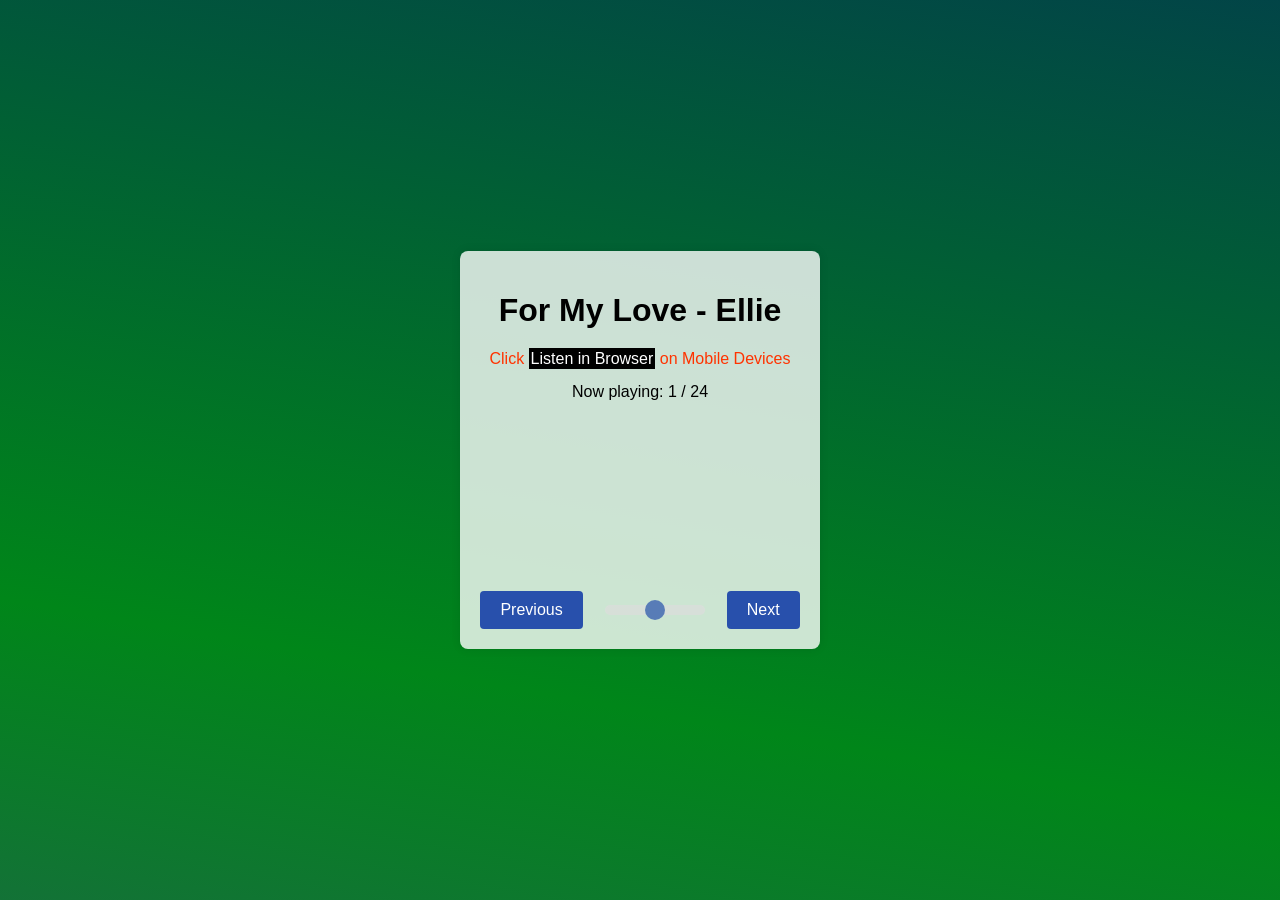
==== index.html @ 765a1ff8 "Added text" ====
<!DOCTYPE html>
<html lang="en">

<head>
    <meta charset="UTF-8">
    <meta name="viewport" content="width=device-width, initial-scale=1.0">
    <title>IDM</title>
    <link href="style.css" type="text/css" rel="stylesheet">
</head>

<body>
    <div class="container">
        <h1>For My Love - Ellie</h1>
        <div class="play-help">Click <span class="block">Listen in Browser</span> on Mobile Devices</div>
        <div id="song-index"></div> <!-- Added for song index display -->
        <div id="player"></div>
        <div class="controls">
            <button id="prev-button">Previous</button>
            <input type="range" id="volume-control" min="0" max="100" value="50">
            <button id="next-button">Next</button>
        </div>
    </div>
    <div id="background"></div>
    <script src="https://w.soundcloud.com/player/api.js"></script>
    <script src="script.js"></script>
</body>

</html>
---- style.css ----
body {
    font-family: Arial, sans-serif;
    display: flex;
    justify-content: center;
    align-items: center;
    height: 100vh;
    margin: 0;
    overflow: hidden;
}

.container {
    text-align: center;
    background-color: rgba(255, 255, 255, 0.8);
    padding: 20px;
    border-radius: 8px;
    box-shadow: 0 0 10px rgba(0, 0, 0, 0.1);
    z-index: 10;
}

.play-help {
    color: #ff3300;
    margin-bottom: 15px;
}

.block {
    background-color: black;
    color: white;
    padding: 2px;
}


button {
    padding: 10px 20px;
    border: none;
    background-color: #2850ac;
    color: white;
    font-size: 16px;
    border-radius: 4px;
    cursor: pointer;
}

button:hover {
    background-color: #ff3300;
}

#player {
    margin-top: 20px;
}

.controls {
    display: flex;
    justify-content: space-between;
    align-items: center;
    gap: 20px;
}

#volume-control {
    width: 100px;
    appearance: none;
    -webkit-appearance: none;
    -moz-appearance: none;
    height: 10px;
    background: #ddd;
    border-radius: 5px;
    outline: none;
    opacity: 0.7;
    transition: opacity 0.2s;
}

#volume-control:hover {
    opacity: 1;
}

#volume-control::-webkit-slider-thumb {
    appearance: none;
    -webkit-appearance: none;
    width: 20px;
    height: 20px;
    background: #2850ac;
    cursor: pointer;
    border-radius: 50%;
}

#volume-control::-moz-range-thumb {
    width: 20px;
    height: 20px;
    background: #2850ac;
    cursor: pointer;
    border-radius: 50%;
}

#background {
    position: fixed;
    top: 0;
    left: 0;
    width: 100%;
    height: 100%;
    background: linear-gradient(10deg, rgba(0, 0, 0, 1), rgba(94, 35, 172, 1), rgb(0, 134, 25, 1), rgb(3, 15, 109, 1));
    background-size: 400% 400%;
    z-index: -1;
    animation: gradientBackground 15s ease infinite;
}

#song-title {
    margin-top: 5px;
    height: 50px;
    width: 100%;
    background-color: #ff3300;
}

@-webkit-keyframes gradientBackground {
    0% {
        background-position: 0% 50%;
    }

    50% {
        background-position: 100% 50%;
    }

    100% {
        background-position: 0% 50%;
    }
}

@-moz-keyframes gradientBackground {
    0% {
        background-position: 0% 50%;
    }

    50% {
        background-position: 100% 50%;
    }

    100% {
        background-position: 0% 50%;
    }
}

@keyframes gradientBackground {
    0% {
        background-position: 0% 50%;
    }

    50% {
        background-position: 100% 50%;
    }

    100% {
        background-position: 0% 50%;
    }
}

@media (max-width: 600px) {
    .container {
        width: 90%;
    }

    #volume-control {
        width: 80px;
    }

    button {
        font-size: 14px;
        padding: 8px 16px;
    }
}
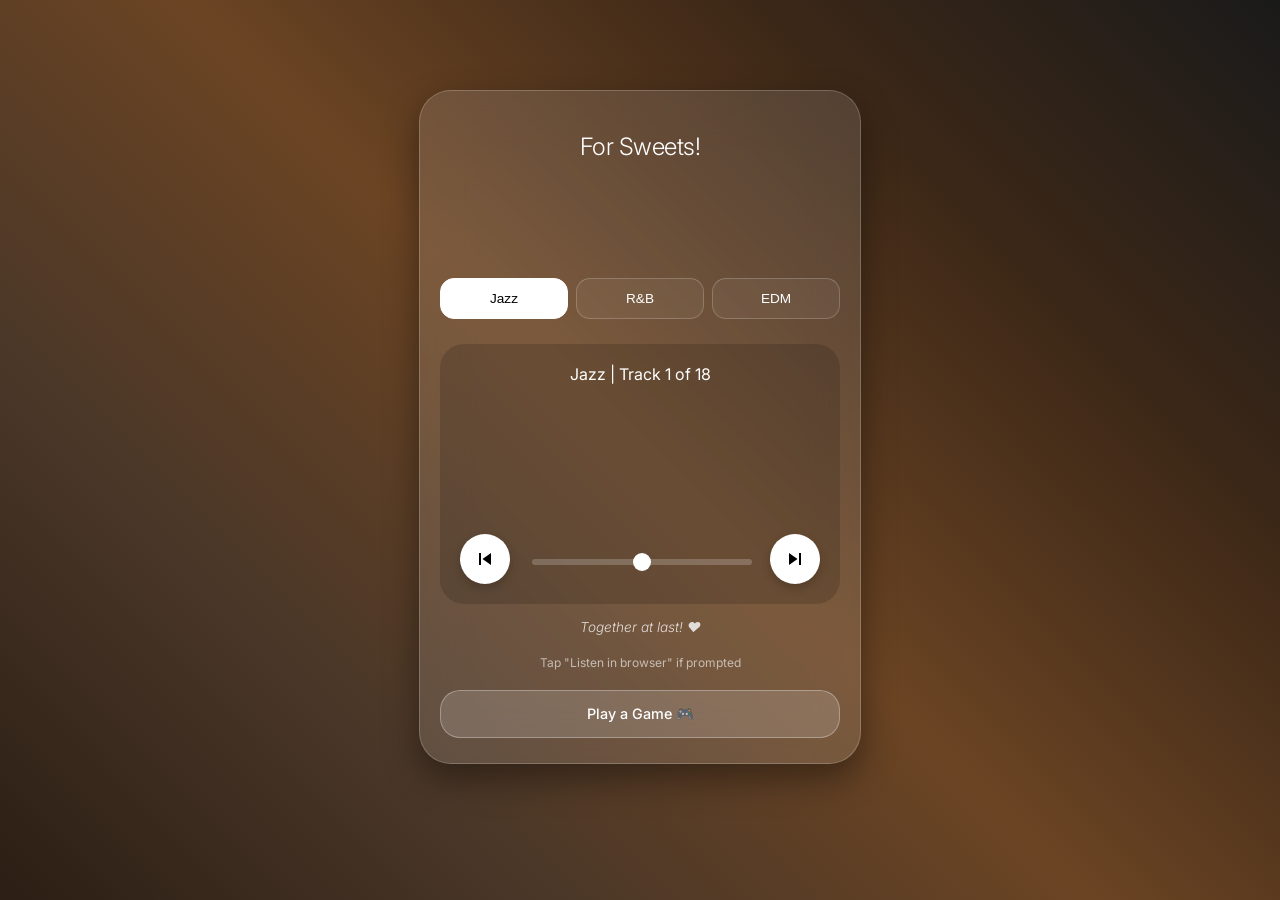
==== commit 5b549922: "Add love notes, countdown, Simon Says game, and mobile optimizations - Love notes system with random" ====
--- a/index.html
+++ b/index.html
@@ -3,24 +3,65 @@
 
 <head>
     <meta charset="UTF-8">
-    <meta name="viewport" content="width=device-width, initial-scale=1.0">
-    <title>IDM</title>
+    <meta name="viewport"
+        content="width=device-width, initial-scale=1.0, maximum-scale=1.0, user-scalable=no, viewport-fit=cover">
+    <meta name="apple-mobile-web-app-capable" content="yes">
+    <meta name="apple-mobile-web-app-status-bar-style" content="black-translucent">
+    <title>For You</title>
+    <link href="https://fonts.googleapis.com/css2?family=Inter:wght@300;500;700&display=swap" rel="stylesheet">
     <link href="style.css" type="text/css" rel="stylesheet">
 </head>
 
-<body>
+<body class="theme-jazz">
+    <div id="background"></div>
+    <div class="bubble"></div>
+    <div class="bubble"></div>
+    <div class="bubble"></div>
+    <div class="bubble"></div>
+    <div class="bubble"></div>
+    <div class="bubble"></div>
+
     <div class="container">
-        <h1>For My Love - Ellie</h1>
-        <div class="play-help">Click <span class="block">Listen in Browser</span> on Mobile Devices</div>
-        <div id="song-index"></div> <!-- Added for song index display -->
-        <div id="player"></div>
-        <div class="controls">
-            <button id="prev-button">Previous</button>
-            <input type="range" id="volume-control" min="0" max="100" value="50">
-            <button id="next-button">Next</button>
+        <header>
+            <h1>For Sweets!</h1>
+            <div id="love-note" class="love-note"></div>
+            <div class="tabs">
+                <button class="tab-btn active" onclick="switchGenre('lightJazz')">Jazz</button>
+                <button class="tab-btn" onclick="switchGenre('rnb')">R&B</button>
+                <button class="tab-btn" onclick="switchGenre('electronic')">EDM</button>
+            </div>
+        </header>
+
+        <div class="player-card">
+            <div id="song-index">Loading...</div>
+            <div id="player"></div>
+
+            <div class="controls">
+                <button id="prev-button" class="icon-btn">
+                    <svg viewBox="0 0 24 24" width="24" height="24">
+                        <path fill="currentColor" d="M6 6h2v12H6zm3.5 6l8.5 6V6z" />
+                    </svg>
+                </button>
+
+                <div class="volume-container">
+                    <input type="range" id="volume-control" min="0" max="100" value="50">
+                </div>
+
+                <button id="next-button" class="icon-btn">
+                    <svg viewBox="0 0 24 24" width="24" height="24">
+                        <path fill="currentColor" d="M6 18l8.5-6L6 6v12zM16 6v12h2V6h-2z" />
+                    </svg>
+                </button>
+            </div>
         </div>
+
+        <div id="countdown" class="countdown"></div>
+
+        <p class="play-help">Tap "Listen in browser" if prompted</p>
+
+        <a href="simon.html" class="game-button">Play a Game 🎮</a>
     </div>
-    <div id="background"></div>
+
     <script src="https://w.soundcloud.com/player/api.js"></script>
     <script src="script.js"></script>
 </body>
--- a/style.css
+++ b/style.css
@@ -1,166 +1,601 @@
+:root {
+    --glass-bg: rgba(255, 255, 255, 0.12);
+    --glass-border: rgba(255, 255, 255, 0.2);
+}
+
+* {
+    -webkit-tap-highlight-color: transparent;
+    -webkit-touch-callout: none;
+}
+
 body {
-    font-family: Arial, sans-serif;
+    font-family: 'Inter', sans-serif;
+    margin: 0;
+    padding: 0;
+    min-height: 100vh;
+    min-height: -webkit-fill-available;
+    /* Fix for mobile browser address bars */
     display: flex;
     justify-content: center;
     align-items: center;
-    height: 100vh;
-    margin: 0;
+    color: white;
     overflow: hidden;
-}
-
-.container {
-    text-align: center;
-    background-color: rgba(255, 255, 255, 0.8);
-    padding: 20px;
-    border-radius: 8px;
-    box-shadow: 0 0 10px rgba(0, 0, 0, 0.1);
-    z-index: 10;
-}
-
+    -webkit-tap-highlight-color: transparent;
+    /* Remove the blue tap box on mobile */
+    -webkit-user-select: none;
+    user-select: none;
+}
+
+/* Allow text selection for love notes and countdown */
+.love-note,
+.countdown,
 .play-help {
-    color: #ff3300;
-    margin-bottom: 15px;
-}
-
-.block {
-    background-color: black;
-    color: white;
-    padding: 2px;
-}
-
-
-button {
-    padding: 10px 20px;
-    border: none;
-    background-color: #2850ac;
-    color: white;
-    font-size: 16px;
-    border-radius: 4px;
-    cursor: pointer;
-}
-
-button:hover {
-    background-color: #ff3300;
-}
-
-#player {
-    margin-top: 20px;
-}
-
-.controls {
-    display: flex;
-    justify-content: space-between;
-    align-items: center;
-    gap: 20px;
-}
-
-#volume-control {
-    width: 100px;
-    appearance: none;
-    -webkit-appearance: none;
-    -moz-appearance: none;
-    height: 10px;
-    background: #ddd;
-    border-radius: 5px;
-    outline: none;
-    opacity: 0.7;
-    transition: opacity 0.2s;
-}
-
-#volume-control:hover {
-    opacity: 1;
-}
-
-#volume-control::-webkit-slider-thumb {
-    appearance: none;
-    -webkit-appearance: none;
-    width: 20px;
-    height: 20px;
-    background: #2850ac;
-    cursor: pointer;
-    border-radius: 50%;
-}
-
-#volume-control::-moz-range-thumb {
-    width: 20px;
-    height: 20px;
-    background: #2850ac;
-    cursor: pointer;
-    border-radius: 50%;
-}
-
+    -webkit-user-select: text;
+    user-select: text;
+}
+
+/* Remove the existing static #background animation block and replace with this: */
 #background {
     position: fixed;
     top: 0;
     left: 0;
     width: 100%;
     height: 100%;
-    background: linear-gradient(10deg, rgba(0, 0, 0, 1), rgba(94, 35, 172, 1), rgb(0, 134, 25, 1), rgb(3, 15, 109, 1));
+    z-index: -1;
     background-size: 400% 400%;
-    z-index: -1;
-    animation: gradientBackground 15s ease infinite;
-}
-
-#song-title {
-    margin-top: 5px;
-    height: 50px;
-    width: 100%;
-    background-color: #ff3300;
-}
-
-@-webkit-keyframes gradientBackground {
+    transition: background 1.5s ease;
+    /* Smooth transition when switching themes */
+}
+
+/* Jazz Theme: Slow, warm, drifting */
+body.theme-jazz #background {
+    background: linear-gradient(45deg, #2c1e14, #4a3728, #6b4423, #3d2817, #1a1a1a);
+    animation: jazzDrift 15s ease-in-out infinite;
+}
+
+/* R&B Theme: Pulsing, deep purple/velvet */
+body.theme-rnb #background {
+    background: radial-gradient(ellipse at center, #4a0e5c, #2d0b3a, #1a0522, #000000);
+    animation: rnbPulse 6s ease-in-out infinite;
+}
+
+/* Electronic Theme: Fast, energetic, glitchy */
+body.theme-electronic #background {
+    background: linear-gradient(135deg, #000428, #004e92, #00d4ff, #7b2cbf, #000428);
+    animation: electronicShift 8s linear infinite;
+}
+
+/* Define the animations */
+@keyframes jazzDrift {
     0% {
         background-position: 0% 50%;
-    }
-
+        filter: brightness(0.9) saturate(1.1);
+    }
+    25% {
+        background-position: 100% 50%;
+        filter: brightness(1.0) saturate(1.2);
+    }
     50% {
-        background-position: 100% 50%;
-    }
-
+        background-position: 50% 100%;
+        filter: brightness(0.95) saturate(1.15);
+    }
+    75% {
+        background-position: 0% 0%;
+        filter: brightness(1.05) saturate(1.1);
+    }
     100% {
         background-position: 0% 50%;
-    }
-}
-
-@-moz-keyframes gradientBackground {
+        filter: brightness(0.9) saturate(1.1);
+    }
+}
+
+@keyframes rnbPulse {
     0% {
         background-position: 0% 50%;
-    }
-
-    50% {
+        filter: brightness(0.85) saturate(1.3);
+    }
+    33% {
         background-position: 100% 50%;
-    }
-
+        filter: brightness(1.1) saturate(1.6);
+    }
+    66% {
+        background-position: 50% 100%;
+        filter: brightness(0.95) saturate(1.4);
+    }
     100% {
         background-position: 0% 50%;
-    }
-}
-
-@keyframes gradientBackground {
+        filter: brightness(0.85) saturate(1.3);
+    }
+}
+
+@keyframes electronicShift {
     0% {
         background-position: 0% 50%;
-    }
-
-    50% {
+        filter: hue-rotate(0deg) brightness(1) saturate(1.2);
+    }
+    20% {
+        background-position: 50% 0%;
+        filter: hue-rotate(30deg) brightness(1.15) saturate(1.4);
+    }
+    40% {
         background-position: 100% 50%;
-    }
-
+        filter: hue-rotate(60deg) brightness(0.95) saturate(1.3);
+    }
+    60% {
+        background-position: 50% 100%;
+        filter: hue-rotate(90deg) brightness(1.1) saturate(1.5);
+    }
+    80% {
+        background-position: 0% 50%;
+        filter: hue-rotate(120deg) brightness(1.05) saturate(1.3);
+    }
     100% {
         background-position: 0% 50%;
-    }
-}
-
+        filter: hue-rotate(0deg) brightness(1) saturate(1.2);
+    }
+}
+
+
+.container {
+    width: 92%;
+    max-width: 400px;
+    /* Slimmer for mobile feel */
+    padding: 25px 20px;
+    padding-bottom: calc(25px + env(safe-area-inset-bottom));
+    margin-top: 10vh;
+    background: var(--glass-bg);
+    backdrop-filter: blur(25px);
+    -webkit-backdrop-filter: blur(25px);
+    border: 1px solid var(--glass-border);
+    border-radius: 32px;
+    box-shadow: 0 15px 35px rgba(0, 0, 0, 0.4);
+    text-align: center;
+}
+
+h1 {
+    font-size: 1.5rem;
+    font-weight: 300;
+    margin-bottom: 15px;
+    letter-spacing: -0.5px;
+}
+
+.love-note {
+    margin: 0 0 20px 0;
+    padding: 15px;
+    background: rgba(255, 255, 255, 0.1);
+    border-radius: 16px;
+    font-size: 0.9rem;
+    font-style: italic;
+    line-height: 1.5;
+    min-height: 50px;
+    opacity: 0;
+    transition: opacity 0.5s ease-in-out;
+    border: 1px solid rgba(255, 255, 255, 0.2);
+}
+
+.love-note.show {
+    opacity: 1;
+}
+
+.countdown {
+    font-size: 0.85rem;
+    font-weight: 300;
+    margin-top: 15px;
+    margin-bottom: 0;
+    opacity: 0.8;
+    font-style: italic;
+}
+
+.tabs {
+    display: grid;
+    grid-template-columns: 1fr 1fr 1fr;
+    gap: 8px;
+    margin-bottom: 25px;
+}
+
+.tab-btn {
+    background: rgba(255, 255, 255, 0.05);
+    border: 1px solid var(--glass-border);
+    color: white;
+    padding: 12px 5px;
+    /* Larger vertical padding for touch */
+    border-radius: 14px;
+    font-size: 0.85rem;
+    font-weight: 500;
+    transition: all 0.2s ease;
+}
+
+.tab-btn.active {
+    background: white;
+    color: black;
+    border-color: white;
+}
+
+.player-card {
+    background: rgba(0, 0, 0, 0.15);
+    padding: 20px;
+    border-radius: 24px;
+}
+
+#player {
+    margin: 15px 0;
+    border-radius: 12px;
+    overflow: hidden;
+    height: 120px;
+    /* Shorter for mobile screens */
+}
+
+.controls {
+    display: flex;
+    justify-content: space-around;
+    align-items: center;
+    margin-top: 10px;
+}
+
+.icon-btn {
+    background: white;
+    color: black;
+    border: none;
+    width: 50px;
+    height: 50px;
+    border-radius: 50%;
+    display: flex;
+    justify-content: center;
+    align-items: center;
+    cursor: pointer;
+    box-shadow: 0 4px 10px rgba(0, 0, 0, 0.2);
+}
+
+.icon-btn:active {
+    transform: scale(0.92);
+    /* Haptic feedback look */
+}
+
+.volume-container {
+    flex-grow: 1;
+    margin: 0 20px;
+}
+
+#volume-control {
+    width: 100%;
+    height: 6px;
+    background: rgba(255, 255, 255, 0.2);
+    border-radius: 10px;
+    outline: none;
+    -webkit-appearance: none;
+    appearance: none;
+    cursor: pointer;
+    touch-action: none;
+}
+
+#volume-control::-webkit-slider-thumb {
+    -webkit-appearance: none;
+    appearance: none;
+    width: 18px;
+    height: 18px;
+    background: white;
+    border-radius: 50%;
+    cursor: pointer;
+    touch-action: manipulation;
+}
+
+#volume-control::-moz-range-thumb {
+    width: 18px;
+    height: 18px;
+    background: white;
+    border-radius: 50%;
+    border: none;
+    cursor: pointer;
+}
+
+/* Increase touch target for volume slider on mobile */
 @media (max-width: 600px) {
-    .container {
-        width: 90%;
-    }
-
     #volume-control {
-        width: 80px;
-    }
-
-    button {
-        font-size: 14px;
-        padding: 8px 16px;
+        height: 8px;
+    }
+
+    #volume-control::-webkit-slider-thumb {
+        width: 24px;
+        height: 24px;
+    }
+
+    #volume-control::-moz-range-thumb {
+        width: 24px;
+        height: 24px;
+    }
+}
+
+.play-help {
+    font-size: 0.75rem;
+    margin-top: 20px;
+    opacity: 0.6;
+}
+
+.game-button {
+    display: block;
+    margin-top: 20px;
+    padding: 14px 24px;
+    background: rgba(255, 255, 255, 0.15);
+    border: 1px solid rgba(255, 255, 255, 0.3);
+    border-radius: 20px;
+    color: white;
+    text-decoration: none;
+    font-size: 0.9rem;
+    font-weight: 500;
+    transition: all 0.3s ease;
+    text-align: center;
+    cursor: pointer;
+    user-select: none;
+    -webkit-user-select: none;
+    touch-action: manipulation;
+}
+
+.game-button:active {
+    transform: scale(0.95);
+    background: rgba(255, 255, 255, 0.25);
+}
+
+/* Ensure all buttons work well with touch */
+.tab-btn,
+.icon-btn,
+.game-button {
+    touch-action: manipulation;
+    -webkit-tap-highlight-color: transparent;
+}
+
+.tab-btn:active {
+    transform: scale(0.95);
+}
+
+/* Improve touch target sizes for mobile */
+@media (max-width: 600px) {
+    .tab-btn {
+        min-height: 44px;
+    }
+
+    .icon-btn {
+        min-width: 50px;
+        min-height: 50px;
+    }
+
+    .game-button {
+        min-height: 48px;
+    }
+}
+
+/* Bubble/Drop Effects */
+.bubble {
+    position: fixed;
+    border-radius: 50%;
+    pointer-events: none;
+    z-index: 0;
+    opacity: 0;
+}
+
+/* Jazz Theme: Gentle water drops */
+body.theme-jazz .bubble {
+    background: radial-gradient(circle at 30% 30%, rgba(255, 200, 150, 0.3), rgba(255, 220, 180, 0.1));
+    box-shadow: inset 0 0 10px rgba(255, 200, 150, 0.2);
+}
+
+body.theme-jazz .bubble:nth-child(1) {
+    width: 80px;
+    height: 80px;
+    left: 10%;
+    animation: dropJazz 12s ease-in-out infinite;
+}
+
+body.theme-jazz .bubble:nth-child(2) {
+    width: 60px;
+    height: 60px;
+    left: 70%;
+    animation: dropJazz 15s ease-in-out infinite 3s;
+}
+
+body.theme-jazz .bubble:nth-child(3) {
+    width: 50px;
+    height: 50px;
+    left: 40%;
+    animation: dropJazz 18s ease-in-out infinite 6s;
+}
+
+body.theme-jazz .bubble:nth-child(4) {
+    width: 70px;
+    height: 70px;
+    left: 85%;
+    animation: dropJazz 14s ease-in-out infinite 2s;
+}
+
+body.theme-jazz .bubble:nth-child(5) {
+    width: 55px;
+    height: 55px;
+    left: 25%;
+    animation: dropJazz 16s ease-in-out infinite 9s;
+}
+
+body.theme-jazz .bubble:nth-child(6) {
+    width: 65px;
+    height: 65px;
+    left: 55%;
+    animation: dropJazz 13s ease-in-out infinite 11s;
+}
+
+/* R&B Theme: Slow rising bubbles */
+body.theme-rnb .bubble {
+    background: radial-gradient(circle at 30% 30%, rgba(150, 50, 200, 0.4), rgba(100, 20, 150, 0.1));
+    box-shadow: inset 0 0 15px rgba(200, 100, 255, 0.3);
+}
+
+body.theme-rnb .bubble:nth-child(1) {
+    width: 100px;
+    height: 100px;
+    left: 20%;
+    animation: riseRnb 14s ease-in-out infinite;
+}
+
+body.theme-rnb .bubble:nth-child(2) {
+    width: 70px;
+    height: 70px;
+    left: 60%;
+    animation: riseRnb 16s ease-in-out infinite 4s;
+}
+
+body.theme-rnb .bubble:nth-child(3) {
+    width: 85px;
+    height: 85px;
+    left: 80%;
+    animation: riseRnb 12s ease-in-out infinite 7s;
+}
+
+body.theme-rnb .bubble:nth-child(4) {
+    width: 90px;
+    height: 90px;
+    left: 10%;
+    animation: riseRnb 15s ease-in-out infinite 2s;
+}
+
+body.theme-rnb .bubble:nth-child(5) {
+    width: 75px;
+    height: 75px;
+    left: 40%;
+    animation: riseRnb 13s ease-in-out infinite 10s;
+}
+
+body.theme-rnb .bubble:nth-child(6) {
+    width: 80px;
+    height: 80px;
+    left: 90%;
+    animation: riseRnb 17s ease-in-out infinite 5s;
+}
+
+/* Electronic Theme: Fast energetic bubbles */
+body.theme-electronic .bubble {
+    background: radial-gradient(circle at 30% 30%, rgba(0, 200, 255, 0.4), rgba(100, 150, 255, 0.1));
+    box-shadow: inset 0 0 20px rgba(0, 212, 255, 0.4);
+}
+
+body.theme-electronic .bubble:nth-child(1) {
+    width: 60px;
+    height: 60px;
+    left: 15%;
+    animation: bounceElectronic 6s ease-in-out infinite;
+}
+
+body.theme-electronic .bubble:nth-child(2) {
+    width: 50px;
+    height: 50px;
+    left: 50%;
+    animation: bounceElectronic 7s ease-in-out infinite 2s;
+}
+
+body.theme-electronic .bubble:nth-child(3) {
+    width: 70px;
+    height: 70px;
+    left: 75%;
+    animation: bounceElectronic 8s ease-in-out infinite 4s;
+}
+
+body.theme-electronic .bubble:nth-child(4) {
+    width: 55px;
+    height: 55px;
+    left: 30%;
+    animation: bounceElectronic 7s ease-in-out infinite 1s;
+}
+
+body.theme-electronic .bubble:nth-child(5) {
+    width: 65px;
+    height: 65px;
+    left: 60%;
+    animation: bounceElectronic 6s ease-in-out infinite 3s;
+}
+
+body.theme-electronic .bubble:nth-child(6) {
+    width: 60px;
+    height: 60px;
+    left: 90%;
+    animation: bounceElectronic 8s ease-in-out infinite 5s;
+}
+
+/* Bubble Animations */
+@keyframes dropJazz {
+    0% {
+        top: -100px;
+        opacity: 0;
+    }
+    10% {
+        opacity: 0.6;
+    }
+    50% {
+        top: 50%;
+        opacity: 0.4;
+    }
+    90% {
+        opacity: 0.2;
+    }
+    100% {
+        top: 110%;
+        opacity: 0;
+    }
+}
+
+@keyframes riseRnb {
+    0% {
+        bottom: -100px;
+        opacity: 0;
+        transform: translateX(0);
+    }
+    10% {
+        opacity: 0.5;
+    }
+    50% {
+        bottom: 50%;
+        opacity: 0.4;
+        transform: translateX(20px);
+    }
+    90% {
+        opacity: 0.2;
+        transform: translateX(-10px);
+    }
+    100% {
+        bottom: 110%;
+        opacity: 0;
+        transform: translateX(0);
+    }
+}
+
+@keyframes bounceElectronic {
+    0% {
+        top: 110%;
+        opacity: 0;
+        transform: translateY(0);
+    }
+    10% {
+        opacity: 0.7;
+    }
+    25% {
+        top: 70%;
+        transform: translateY(-30px);
+    }
+    40% {
+        top: 60%;
+        transform: translateY(0);
+    }
+    50% {
+        top: 40%;
+        transform: translateY(-40px);
+    }
+    65% {
+        top: 30%;
+        transform: translateY(0);
+    }
+    80% {
+        top: 10%;
+        transform: translateY(-20px);
+        opacity: 0.5;
+    }
+    100% {
+        top: -10%;
+        opacity: 0;
+        transform: translateY(0);
     }
 }
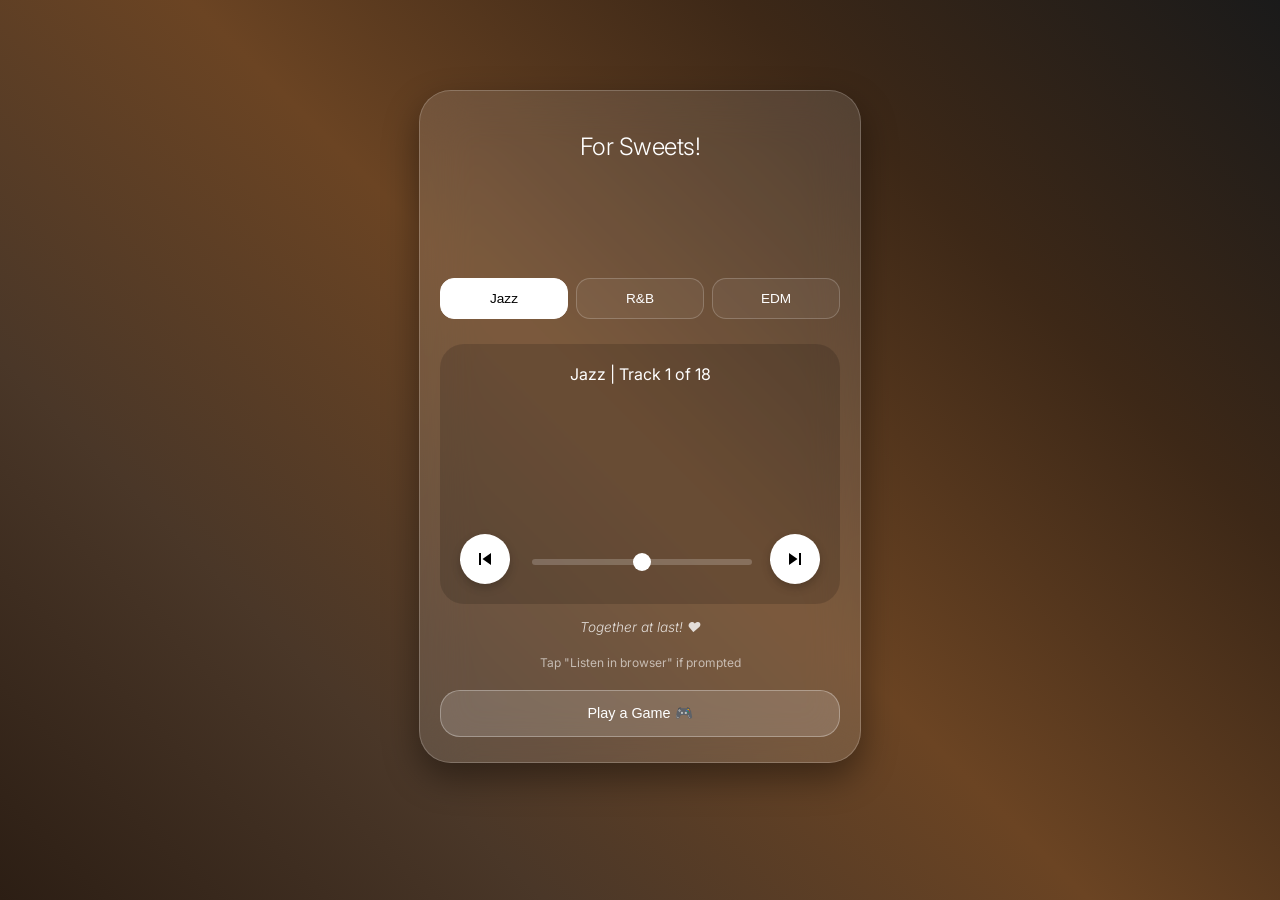
==== commit 77c75f59: "Add game as a modal" ====
--- a/index.html
+++ b/index.html
@@ -59,11 +59,51 @@
 
         <p class="play-help">Tap "Listen in browser" if prompted</p>
 
-        <a href="simon.html" class="game-button">Play a Game 🎮</a>
+        <button class="game-button" onclick="openGame()">Play a Game 🎮</button>
+    </div>
+
+    <!-- Simon Says Game Modal -->
+    <div id="game-modal" class="game-modal">
+        <div class="game-modal-content">
+            <button class="close-game" onclick="closeGame()">✕</button>
+            <h1>Simon Says</h1>
+            <div class="score">
+                Score: <span id="game-score">0</span> | Best: <span id="game-best">0</span>
+            </div>
+
+            <div class="game-board">
+                <button class="color-btn" id="green" data-color="green"></button>
+                <button class="color-btn" id="red" data-color="red"></button>
+                <button class="color-btn" id="yellow" data-color="yellow"></button>
+                <button class="color-btn" id="blue" data-color="blue"></button>
+            </div>
+
+            <div class="game-controls">
+                <button class="game-btn" id="start-game-btn">Start Game</button>
+            </div>
+
+            <div class="game-message" id="game-message">Press Start to play!</div>
+
+            <!-- Music Controls in Game -->
+            <div class="game-music-controls">
+                <button class="music-control-btn" onclick="playPrevSong()">
+                    <svg viewBox="0 0 24 24" width="20" height="20">
+                        <path fill="currentColor" d="M6 6h2v12H6zm3.5 6l8.5 6V6z" />
+                    </svg>
+                </button>
+                <span class="now-playing">Music Playing</span>
+                <button class="music-control-btn" onclick="playNextSong()">
+                    <svg viewBox="0 0 24 24" width="20" height="20">
+                        <path fill="currentColor" d="M6 18l8.5-6L6 6v12zM16 6v12h2V6h-2z" />
+                    </svg>
+                </button>
+            </div>
+        </div>
     </div>
 
     <script src="https://w.soundcloud.com/player/api.js"></script>
     <script src="script.js"></script>
+    <script src="simon.js"></script>
 </body>
 
 </html>
--- a/style.css
+++ b/style.css
@@ -313,6 +313,7 @@
 
 .game-button {
     display: block;
+    width: 100%;
     margin-top: 20px;
     padding: 14px 24px;
     background: rgba(255, 255, 255, 0.15);
@@ -335,6 +336,206 @@
     background: rgba(255, 255, 255, 0.25);
 }
 
+/* Game Modal */
+.game-modal {
+    display: none;
+    position: fixed;
+    top: 0;
+    left: 0;
+    width: 100%;
+    height: 100%;
+    background: rgba(0, 0, 0, 0.85);
+    backdrop-filter: blur(10px);
+    -webkit-backdrop-filter: blur(10px);
+    z-index: 1000;
+    justify-content: center;
+    align-items: center;
+    overflow-y: auto;
+}
+
+.game-modal.show {
+    display: flex;
+}
+
+.game-modal-content {
+    width: 92%;
+    max-width: 400px;
+    padding: 25px 20px;
+    background: linear-gradient(135deg, rgba(102, 126, 234, 0.95) 0%, rgba(118, 75, 162, 0.95) 100%);
+    border-radius: 32px;
+    box-shadow: 0 20px 60px rgba(0, 0, 0, 0.5);
+    text-align: center;
+    position: relative;
+    margin: 20px 0;
+}
+
+.close-game {
+    position: absolute;
+    top: 15px;
+    right: 15px;
+    background: rgba(255, 255, 255, 0.2);
+    border: none;
+    color: white;
+    font-size: 1.5rem;
+    width: 40px;
+    height: 40px;
+    border-radius: 50%;
+    cursor: pointer;
+    transition: all 0.3s ease;
+    touch-action: manipulation;
+    display: flex;
+    align-items: center;
+    justify-content: center;
+}
+
+.close-game:active {
+    transform: scale(0.9);
+    background: rgba(255, 255, 255, 0.3);
+}
+
+.game-modal-content h1 {
+    margin-top: 10px;
+}
+
+.score {
+    font-size: 1rem;
+    margin-bottom: 20px;
+    opacity: 0.9;
+}
+
+.game-board {
+    display: grid;
+    grid-template-columns: 1fr 1fr;
+    gap: 15px;
+    margin: 30px 0;
+}
+
+.color-btn {
+    aspect-ratio: 1;
+    border: none;
+    border-radius: 20px;
+    cursor: pointer;
+    transition: all 0.2s ease;
+    box-shadow: 0 4px 15px rgba(0, 0, 0, 0.3);
+    position: relative;
+    min-height: 100px;
+    touch-action: manipulation;
+    -webkit-tap-highlight-color: transparent;
+    user-select: none;
+    -webkit-user-select: none;
+}
+
+.color-btn:active:not(.active) {
+    transform: scale(0.95);
+}
+
+.color-btn.active {
+    transform: scale(1.1);
+    box-shadow: 0 0 30px currentColor;
+}
+
+#green {
+    background: #4ade80;
+}
+
+#red {
+    background: #f87171;
+}
+
+#yellow {
+    background: #fbbf24;
+}
+
+#blue {
+    background: #60a5fa;
+}
+
+.game-controls {
+    margin-top: 20px;
+}
+
+.game-btn {
+    padding: 14px 28px;
+    margin: 5px;
+    min-height: 48px;
+    background: white;
+    color: #667eea;
+    border: none;
+    border-radius: 20px;
+    font-size: 0.9rem;
+    font-weight: 500;
+    cursor: pointer;
+    transition: all 0.3s ease;
+    box-shadow: 0 4px 10px rgba(0, 0, 0, 0.2);
+    touch-action: manipulation;
+    -webkit-tap-highlight-color: transparent;
+    user-select: none;
+    -webkit-user-select: none;
+}
+
+.game-btn:active {
+    transform: scale(0.95);
+    box-shadow: 0 2px 5px rgba(0, 0, 0, 0.2);
+}
+
+.game-btn:disabled {
+    opacity: 0.6;
+    cursor: not-allowed;
+}
+
+.game-message {
+    margin-top: 20px;
+    font-size: 0.95rem;
+    min-height: 30px;
+    font-style: italic;
+    opacity: 0.9;
+}
+
+.game-music-controls {
+    margin-top: 25px;
+    padding-top: 20px;
+    border-top: 1px solid rgba(255, 255, 255, 0.3);
+    display: flex;
+    align-items: center;
+    justify-content: center;
+    gap: 15px;
+}
+
+.music-control-btn {
+    background: rgba(255, 255, 255, 0.2);
+    border: 1px solid rgba(255, 255, 255, 0.4);
+    color: white;
+    width: 44px;
+    height: 44px;
+    border-radius: 50%;
+    display: flex;
+    justify-content: center;
+    align-items: center;
+    cursor: pointer;
+    transition: all 0.3s ease;
+    touch-action: manipulation;
+}
+
+.music-control-btn:active {
+    transform: scale(0.9);
+    background: rgba(255, 255, 255, 0.3);
+}
+
+.now-playing {
+    font-size: 0.85rem;
+    opacity: 0.8;
+}
+
+@media (max-width: 600px) {
+    .game-board {
+        gap: 12px;
+    }
+
+    .color-btn {
+        min-height: 80px;
+    }
+}
+
 /* Ensure all buttons work well with touch */
 .tab-btn,
 .icon-btn,
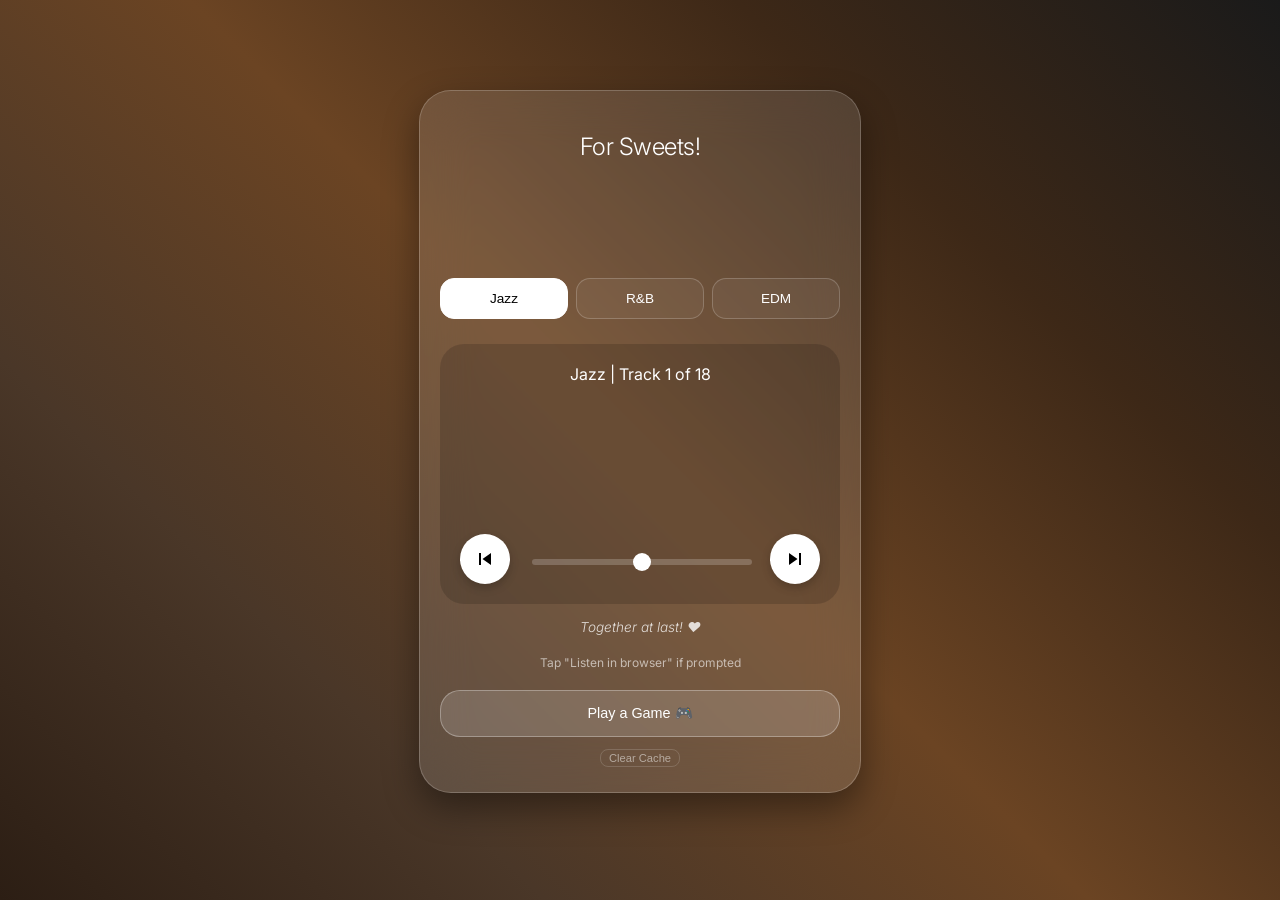
==== commit d4c771c3: "Updated variables" ====
--- a/index.html
+++ b/index.html
@@ -60,6 +60,8 @@
         <p class="play-help">Tap "Listen in browser" if prompted</p>
 
         <button class="game-button" onclick="openGame()">Play a Game 🎮</button>
+
+        <button class="clear-cache-btn" onclick="clearCache()">Clear Cache</button>
     </div>
 
     <!-- Simon Says Game Modal -->
--- a/style.css
+++ b/style.css
@@ -71,18 +71,22 @@
         background-position: 0% 50%;
         filter: brightness(0.9) saturate(1.1);
     }
+
     25% {
         background-position: 100% 50%;
         filter: brightness(1.0) saturate(1.2);
     }
+
     50% {
         background-position: 50% 100%;
         filter: brightness(0.95) saturate(1.15);
     }
+
     75% {
         background-position: 0% 0%;
         filter: brightness(1.05) saturate(1.1);
     }
+
     100% {
         background-position: 0% 50%;
         filter: brightness(0.9) saturate(1.1);
@@ -94,14 +98,17 @@
         background-position: 0% 50%;
         filter: brightness(0.85) saturate(1.3);
     }
+
     33% {
         background-position: 100% 50%;
         filter: brightness(1.1) saturate(1.6);
     }
+
     66% {
         background-position: 50% 100%;
         filter: brightness(0.95) saturate(1.4);
     }
+
     100% {
         background-position: 0% 50%;
         filter: brightness(0.85) saturate(1.3);
@@ -113,22 +120,27 @@
         background-position: 0% 50%;
         filter: hue-rotate(0deg) brightness(1) saturate(1.2);
     }
+
     20% {
         background-position: 50% 0%;
         filter: hue-rotate(30deg) brightness(1.15) saturate(1.4);
     }
+
     40% {
         background-position: 100% 50%;
         filter: hue-rotate(60deg) brightness(0.95) saturate(1.3);
     }
+
     60% {
         background-position: 50% 100%;
         filter: hue-rotate(90deg) brightness(1.1) saturate(1.5);
     }
+
     80% {
         background-position: 0% 50%;
         filter: hue-rotate(120deg) brightness(1.05) saturate(1.3);
     }
+
     100% {
         background-position: 0% 50%;
         filter: hue-rotate(0deg) brightness(1) saturate(1.2);
@@ -308,7 +320,32 @@
 .play-help {
     font-size: 0.75rem;
     margin-top: 20px;
+    margin-bottom: 8px;
     opacity: 0.6;
+}
+
+.clear-cache-btn {
+    padding: 2px 8px;
+    margin-top: 12px;
+    background: transparent;
+    border: 1px solid rgba(255, 255, 255, 0.3);
+    border-radius: 8px;
+    color: white;
+    font-size: 0.7rem;
+    opacity: 0.5;
+    cursor: pointer;
+    transition: all 0.3s ease;
+    touch-action: manipulation;
+    -webkit-tap-highlight-color: transparent;
+}
+
+.clear-cache-btn:hover {
+    opacity: 0.8;
+}
+
+.clear-cache-btn:active {
+    transform: scale(0.95);
+    opacity: 1;
 }
 
 .game-button {
@@ -723,16 +760,20 @@
         top: -100px;
         opacity: 0;
     }
+
     10% {
         opacity: 0.6;
     }
+
     50% {
         top: 50%;
         opacity: 0.4;
     }
+
     90% {
         opacity: 0.2;
     }
+
     100% {
         top: 110%;
         opacity: 0;
@@ -745,18 +786,22 @@
         opacity: 0;
         transform: translateX(0);
     }
+
     10% {
         opacity: 0.5;
     }
+
     50% {
         bottom: 50%;
         opacity: 0.4;
         transform: translateX(20px);
     }
+
     90% {
         opacity: 0.2;
         transform: translateX(-10px);
     }
+
     100% {
         bottom: 110%;
         opacity: 0;
@@ -770,30 +815,37 @@
         opacity: 0;
         transform: translateY(0);
     }
+
     10% {
         opacity: 0.7;
     }
+
     25% {
         top: 70%;
         transform: translateY(-30px);
     }
+
     40% {
         top: 60%;
         transform: translateY(0);
     }
+
     50% {
         top: 40%;
         transform: translateY(-40px);
     }
+
     65% {
         top: 30%;
         transform: translateY(0);
     }
+
     80% {
         top: 10%;
         transform: translateY(-20px);
         opacity: 0.5;
     }
+
     100% {
         top: -10%;
         opacity: 0;
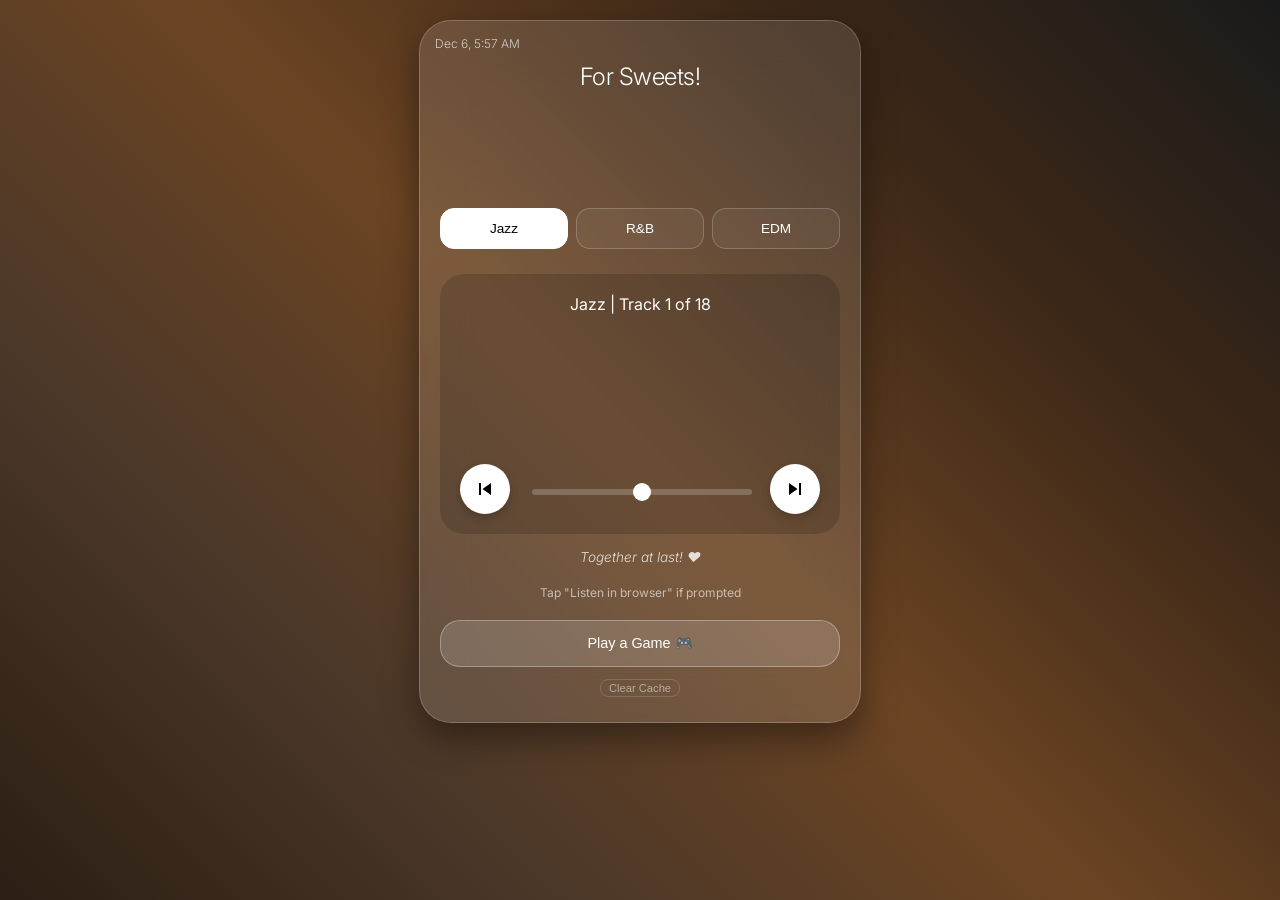
==== commit 26690026: "Fully integrated  playback controls on game and adjuste game tempo based on genre chosen." ====
--- a/index.html
+++ b/index.html
@@ -3,17 +3,24 @@
 
 <head>
     <meta charset="UTF-8">
+    <!-- Mobile viewport optimization -->
     <meta name="viewport"
         content="width=device-width, initial-scale=1.0, maximum-scale=1.0, user-scalable=no, viewport-fit=cover">
+    <!-- iOS web app configuration -->
     <meta name="apple-mobile-web-app-capable" content="yes">
     <meta name="apple-mobile-web-app-status-bar-style" content="black-translucent">
     <title>For You</title>
+    <!-- Google Fonts -->
     <link href="https://fonts.googleapis.com/css2?family=Inter:wght@300;500;700&display=swap" rel="stylesheet">
     <link href="style.css" type="text/css" rel="stylesheet">
 </head>
 
 <body class="theme-jazz">
+    <!-- ==============================================================
+         BACKGROUND & BUBBLE EFFECTS
+         ============================================================== -->
     <div id="background"></div>
+    <!-- 6 animated bubbles with staggered timing -->
     <div class="bubble"></div>
     <div class="bubble"></div>
     <div class="bubble"></div>
@@ -21,7 +28,13 @@
     <div class="bubble"></div>
     <div class="bubble"></div>
 
+    <!-- ==============================================================
+         MAIN MUSIC PLAYER
+         ============================================================== -->
     <div class="container">
+        <!-- Date/Time Display -->
+        <div class="clock" id="player-clock"></div>
+
         <header>
             <h1>For Sweets!</h1>
             <div id="love-note" class="love-note"></div>
@@ -64,9 +77,13 @@
         <button class="clear-cache-btn" onclick="clearCache()">Clear Cache</button>
     </div>
 
-    <!-- Simon Says Game Modal -->
+    <!-- ==============================================================
+         SIMON SAYS GAME MODAL
+         Glassmorphic overlay with integrated music controls
+         ============================================================== -->
     <div id="game-modal" class="game-modal">
         <div class="game-modal-content">
+            <div class="clock" id="game-clock"></div>
             <button class="close-game" onclick="closeGame()">✕</button>
             <h1>Simon Says</h1>
             <div class="score">
@@ -86,6 +103,13 @@
 
             <div class="game-message" id="game-message">Press Start to play!</div>
 
+            <!-- Genre Selection in Game -->
+            <div class="game-genre-tabs">
+                <button class="game-genre-btn active" data-genre="lightJazz" onclick="switchGenreFromGame('lightJazz')">Jazz</button>
+                <button class="game-genre-btn" data-genre="rnb" onclick="switchGenreFromGame('rnb')">R&B</button>
+                <button class="game-genre-btn" data-genre="electronic" onclick="switchGenreFromGame('electronic')">EDM</button>
+            </div>
+
             <!-- Music Controls in Game -->
             <div class="game-music-controls">
                 <button class="music-control-btn" onclick="playPrevSong()">
@@ -93,12 +117,24 @@
                         <path fill="currentColor" d="M6 6h2v12H6zm3.5 6l8.5 6V6z" />
                     </svg>
                 </button>
-                <span class="now-playing">Music Playing</span>
+                <button class="music-control-btn play-pause-btn" id="game-play-pause" onclick="togglePlayPause()">
+                    <svg id="play-icon" viewBox="0 0 24 24" width="22" height="22">
+                        <path fill="currentColor" d="M8 5v14l11-7z" />
+                    </svg>
+                    <svg id="pause-icon" viewBox="0 0 24 24" width="22" height="22" style="display: none;">
+                        <path fill="currentColor" d="M6 4h4v16H6V4zm8 0h4v16h-4V4z" />
+                    </svg>
+                </button>
                 <button class="music-control-btn" onclick="playNextSong()">
                     <svg viewBox="0 0 24 24" width="20" height="20">
                         <path fill="currentColor" d="M6 18l8.5-6L6 6v12zM16 6v12h2V6h-2z" />
                     </svg>
                 </button>
+            </div>
+
+            <div class="game-volume-container">
+                <span class="volume-label">Volume</span>
+                <input type="range" id="game-volume-control" min="0" max="100" value="50">
             </div>
         </div>
     </div>
--- a/style.css
+++ b/style.css
@@ -1,3 +1,27 @@
+/**
+ * ============================================================================
+ * SOUNDCLOUD MUSIC PLAYER - STYLES
+ * ============================================================================
+ *
+ * Mobile-first glassmorphic design with genre-specific animations
+ *
+ * Organization:
+ * 1. CSS Variables & Resets
+ * 2. Base Layout & Typography
+ * 3. Genre Themes & Background Animations
+ * 4. Main Player Components
+ * 5. Simon Says Game Modal
+ * 6. Bubble Effects
+ * 7. Mobile Responsive Styles
+ *
+ * @author Keith Stanigar
+ * @version 3.0
+ */
+
+/* ============================================================================
+   CSS VARIABLES & RESETS
+   ============================================================================ */
+
 :root {
     --glass-bg: rgba(255, 255, 255, 0.12);
     --glass-border: rgba(255, 255, 255, 0.2);
@@ -7,6 +31,10 @@
     -webkit-tap-highlight-color: transparent;
     -webkit-touch-callout: none;
 }
+
+/* ============================================================================
+   BASE LAYOUT & TYPOGRAPHY
+   ============================================================================ */
 
 body {
     font-family: 'Inter', sans-serif;
@@ -17,13 +45,16 @@
     /* Fix for mobile browser address bars */
     display: flex;
     justify-content: center;
-    align-items: center;
+    align-items: flex-start;
     color: white;
-    overflow: hidden;
+    overflow-x: hidden;
+    overflow-y: auto;
+    -webkit-overflow-scrolling: touch;
     -webkit-tap-highlight-color: transparent;
     /* Remove the blue tap box on mobile */
     -webkit-user-select: none;
     user-select: none;
+    padding: 20px 0;
 }
 
 /* Allow text selection for love notes and countdown */
@@ -34,7 +65,10 @@
     user-select: text;
 }
 
-/* Remove the existing static #background animation block and replace with this: */
+/* ============================================================================
+   GENRE THEMES & BACKGROUND ANIMATIONS
+   ============================================================================ */
+
 #background {
     position: fixed;
     top: 0;
@@ -148,13 +182,17 @@
 }
 
 
+/* ============================================================================
+   MAIN PLAYER COMPONENTS
+   ============================================================================ */
+
 .container {
     width: 92%;
     max-width: 400px;
     /* Slimmer for mobile feel */
     padding: 25px 20px;
     padding-bottom: calc(25px + env(safe-area-inset-bottom));
-    margin-top: 10vh;
+    margin: 0 auto;
     background: var(--glass-bg);
     backdrop-filter: blur(25px);
     -webkit-backdrop-filter: blur(25px);
@@ -162,6 +200,20 @@
     border-radius: 32px;
     box-shadow: 0 15px 35px rgba(0, 0, 0, 0.4);
     text-align: center;
+    position: relative;
+}
+
+.clock {
+    position: absolute;
+    top: 15px;
+    left: 15px;
+    font-size: 0.75rem;
+    font-weight: 300;
+    opacity: 0.7;
+    text-align: left;
+    line-height: 1.3;
+    user-select: none;
+    -webkit-user-select: none;
 }
 
 h1 {
@@ -277,7 +329,9 @@
     -webkit-appearance: none;
     appearance: none;
     cursor: pointer;
-    touch-action: none;
+    touch-action: pan-x;
+    -webkit-user-select: none;
+    user-select: none;
 }
 
 #volume-control::-webkit-slider-thumb {
@@ -373,7 +427,11 @@
     background: rgba(255, 255, 255, 0.25);
 }
 
-/* Game Modal */
+/* ============================================================================
+   SIMON SAYS GAME MODAL
+   ============================================================================
+   REUSABLE: This modal pattern can be extracted for other overlay features */
+
 .game-modal {
     display: none;
     position: fixed;
@@ -381,17 +439,18 @@
     left: 0;
     width: 100%;
     height: 100%;
-    background: rgba(0, 0, 0, 0.85);
-    backdrop-filter: blur(10px);
-    -webkit-backdrop-filter: blur(10px);
+    background: rgba(0, 0, 0, 0.3);
+    backdrop-filter: blur(20px);
+    -webkit-backdrop-filter: blur(20px);
     z-index: 1000;
-    justify-content: center;
-    align-items: center;
     overflow-y: auto;
+    overflow-x: hidden;
+    -webkit-overflow-scrolling: touch;
+    padding: 20px 0;
 }
 
 .game-modal.show {
-    display: flex;
+    display: block;
 }
 
 .game-modal-content {
@@ -403,7 +462,26 @@
     box-shadow: 0 20px 60px rgba(0, 0, 0, 0.5);
     text-align: center;
     position: relative;
-    margin: 20px 0;
+    margin: 0 auto;
+    max-height: none;
+}
+
+/* Center modal content on taller screens */
+@media (min-height: 900px) {
+    .game-modal {
+        display: none;
+        align-items: center;
+        justify-content: center;
+        padding: 0;
+    }
+
+    .game-modal.show {
+        display: flex;
+    }
+
+    .game-modal-content {
+        margin: 20px 0;
+    }
 }
 
 .close-game {
@@ -462,13 +540,52 @@
     -webkit-user-select: none;
 }
 
+.color-btn::before {
+    content: '';
+    position: absolute;
+    top: 50%;
+    left: 50%;
+    width: 100%;
+    height: 100%;
+    border-radius: 20px;
+    transform: translate(-50%, -50%);
+    opacity: 0;
+    transition: opacity 0.2s ease;
+    z-index: -1;
+    pointer-events: none;
+}
+
 .color-btn:active:not(.active) {
     transform: scale(0.95);
 }
 
 .color-btn.active {
-    transform: scale(1.1);
+    transform: scale(1.05);
     box-shadow: 0 0 30px currentColor;
+}
+
+.color-btn.active::before {
+    opacity: 1;
+}
+
+#green.active::before {
+    background: radial-gradient(circle, rgba(74, 222, 128, 0.8), rgba(74, 222, 128, 0) 70%);
+    box-shadow: 0 0 60px 30px rgba(74, 222, 128, 0.6);
+}
+
+#red.active::before {
+    background: radial-gradient(circle, rgba(248, 113, 113, 0.8), rgba(248, 113, 113, 0) 70%);
+    box-shadow: 0 0 60px 30px rgba(248, 113, 113, 0.6);
+}
+
+#yellow.active::before {
+    background: radial-gradient(circle, rgba(251, 191, 36, 0.8), rgba(251, 191, 36, 0) 70%);
+    box-shadow: 0 0 60px 30px rgba(251, 191, 36, 0.6);
+}
+
+#blue.active::before {
+    background: radial-gradient(circle, rgba(96, 165, 250, 0.8), rgba(96, 165, 250, 0) 70%);
+    box-shadow: 0 0 60px 30px rgba(96, 165, 250, 0.6);
 }
 
 #green {
@@ -528,6 +645,41 @@
     opacity: 0.9;
 }
 
+.game-genre-tabs {
+    display: grid;
+    grid-template-columns: 1fr 1fr 1fr;
+    gap: 8px;
+    margin-top: 20px;
+    padding-top: 20px;
+    border-top: 1px solid rgba(255, 255, 255, 0.2);
+}
+
+.game-genre-btn {
+    background: rgba(255, 255, 255, 0.1);
+    border: 1px solid rgba(255, 255, 255, 0.3);
+    color: white;
+    padding: 10px 5px;
+    border-radius: 12px;
+    font-size: 0.8rem;
+    font-weight: 500;
+    cursor: pointer;
+    transition: all 0.3s ease;
+    touch-action: manipulation;
+    -webkit-tap-highlight-color: transparent;
+    user-select: none;
+    -webkit-user-select: none;
+}
+
+.game-genre-btn.active {
+    background: rgba(255, 255, 255, 0.9);
+    color: #667eea;
+    border-color: rgba(255, 255, 255, 0.9);
+}
+
+.game-genre-btn:active {
+    transform: scale(0.95);
+}
+
 .game-music-controls {
     margin-top: 25px;
     padding-top: 20px;
@@ -536,6 +688,71 @@
     align-items: center;
     justify-content: center;
     gap: 15px;
+}
+
+.game-volume-container {
+    margin-top: 15px;
+    padding-top: 15px;
+    border-top: 1px solid rgba(255, 255, 255, 0.2);
+    display: flex;
+    align-items: center;
+    gap: 12px;
+}
+
+.volume-label {
+    font-size: 0.8rem;
+    opacity: 0.8;
+    min-width: 55px;
+}
+
+#game-volume-control {
+    flex: 1;
+    height: 6px;
+    background: rgba(255, 255, 255, 0.2);
+    border-radius: 10px;
+    outline: none;
+    -webkit-appearance: none;
+    appearance: none;
+    cursor: pointer;
+    touch-action: pan-x;
+    -webkit-user-select: none;
+    user-select: none;
+}
+
+#game-volume-control::-webkit-slider-thumb {
+    -webkit-appearance: none;
+    appearance: none;
+    width: 18px;
+    height: 18px;
+    background: white;
+    border-radius: 50%;
+    cursor: pointer;
+    touch-action: manipulation;
+}
+
+#game-volume-control::-moz-range-thumb {
+    width: 18px;
+    height: 18px;
+    background: white;
+    border-radius: 50%;
+    border: none;
+    cursor: pointer;
+}
+
+@media (max-width: 600px) {
+    #game-volume-control {
+        height: 8px;
+    }
+
+    #game-volume-control::-webkit-slider-thumb {
+        width: 24px;
+        height: 24px;
+    }
+
+    #game-volume-control::-moz-range-thumb {
+        width: 24px;
+        height: 24px;
+    }
 }
 
 .music-control-btn {
@@ -553,15 +770,18 @@
     touch-action: manipulation;
 }
 
+.music-control-btn.play-pause-btn {
+    width: 50px;
+    height: 50px;
+    background: rgba(255, 255, 255, 0.25);
+    border: 2px solid rgba(255, 255, 255, 0.5);
+}
+
 .music-control-btn:active {
     transform: scale(0.9);
     background: rgba(255, 255, 255, 0.3);
 }
 
-.now-playing {
-    font-size: 0.85rem;
-    opacity: 0.8;
-}
 
 @media (max-width: 600px) {
     .game-board {
@@ -601,7 +821,11 @@
     }
 }
 
-/* Bubble/Drop Effects */
+/* ============================================================================
+   BUBBLE & DROP EFFECTS
+   ============================================================================
+   REUSABLE: Genre-based ambient animations */
+
 .bubble {
     position: fixed;
     border-radius: 50%;
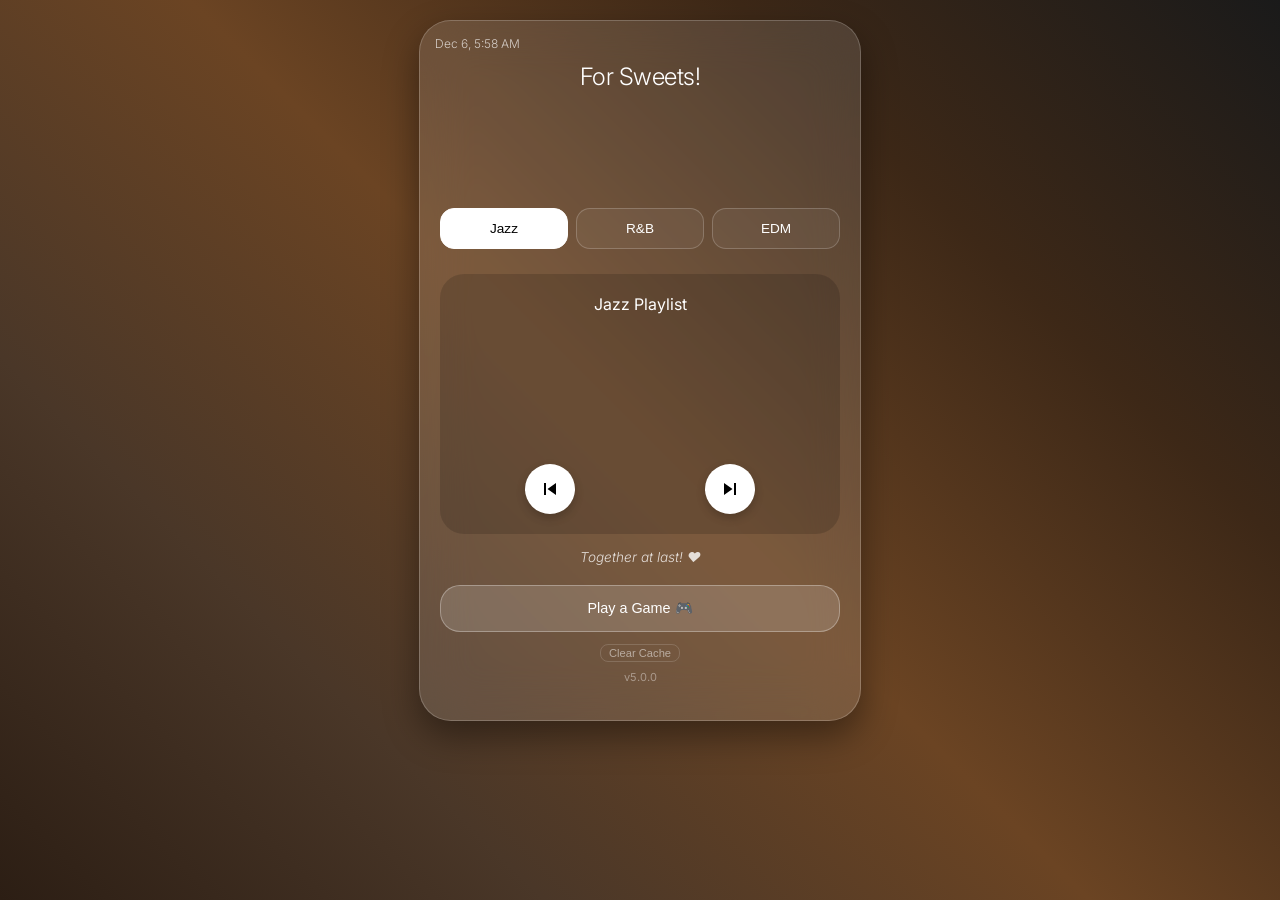
==== commit 8325b985: "Removed volume controls" ====
--- a/index.html
+++ b/index.html
@@ -56,10 +56,6 @@
                     </svg>
                 </button>
 
-                <div class="volume-container">
-                    <input type="range" id="volume-control" min="0" max="100" value="50">
-                </div>
-
                 <button id="next-button" class="icon-btn">
                     <svg viewBox="0 0 24 24" width="24" height="24">
                         <path fill="currentColor" d="M6 18l8.5-6L6 6v12zM16 6v12h2V6h-2z" />
@@ -70,11 +66,10 @@
 
         <div id="countdown" class="countdown"></div>
 
-        <p class="play-help">Tap "Listen in browser" if prompted</p>
-
         <button class="game-button" onclick="openGame()">Play a Game 🎮</button>
 
         <button class="clear-cache-btn" onclick="clearCache()">Clear Cache</button>
+        <p class="version-number">v5.0.0</p>
     </div>
 
     <!-- ==============================================================
@@ -105,9 +100,11 @@
 
             <!-- Genre Selection in Game -->
             <div class="game-genre-tabs">
-                <button class="game-genre-btn active" data-genre="lightJazz" onclick="switchGenreFromGame('lightJazz')">Jazz</button>
+                <button class="game-genre-btn active" data-genre="lightJazz"
+                    onclick="switchGenreFromGame('lightJazz')">Jazz</button>
                 <button class="game-genre-btn" data-genre="rnb" onclick="switchGenreFromGame('rnb')">R&B</button>
-                <button class="game-genre-btn" data-genre="electronic" onclick="switchGenreFromGame('electronic')">EDM</button>
+                <button class="game-genre-btn" data-genre="electronic"
+                    onclick="switchGenreFromGame('electronic')">EDM</button>
             </div>
 
             <!-- Music Controls in Game -->
@@ -131,11 +128,6 @@
                     </svg>
                 </button>
             </div>
-
-            <div class="game-volume-container">
-                <span class="volume-label">Volume</span>
-                <input type="range" id="game-volume-control" min="0" max="100" value="50">
-            </div>
         </div>
     </div>
 
--- a/style.css
+++ b/style.css
@@ -402,6 +402,13 @@
     opacity: 1;
 }
 
+.version-number {
+    margin-top: 8px;
+    font-size: 11px;
+    opacity: 0.4;
+    color: white;
+}
+
 .game-button {
     display: block;
     width: 100%;
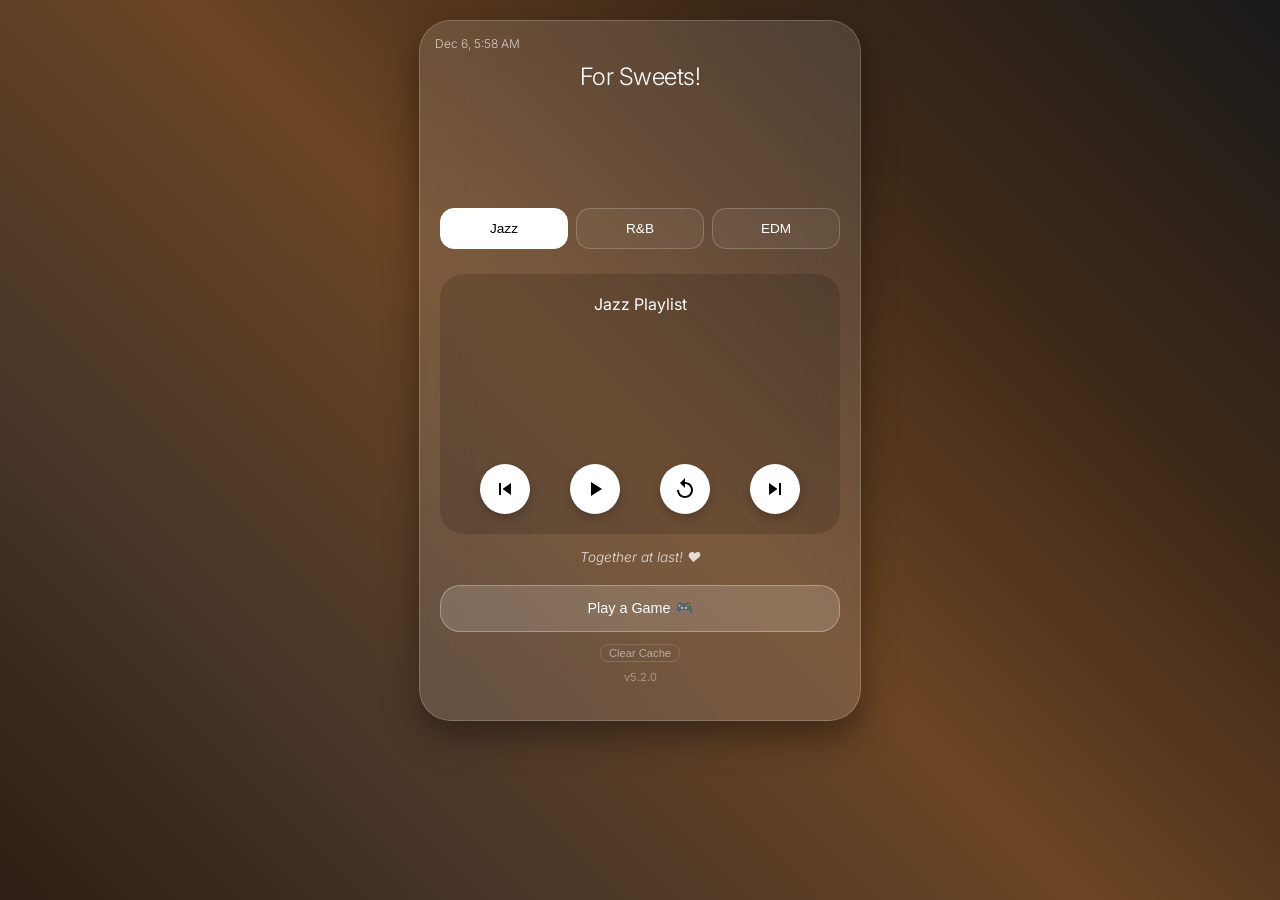
==== commit e15eb951: "Removed volume control and added replay button" ====
--- a/index.html
+++ b/index.html
@@ -56,6 +56,21 @@
                     </svg>
                 </button>
 
+                <button id="main-play-pause" class="icon-btn" onclick="togglePlayPause()">
+                    <svg id="main-play-icon" viewBox="0 0 24 24" width="24" height="24">
+                        <path fill="currentColor" d="M8 5v14l11-7z" />
+                    </svg>
+                    <svg id="main-pause-icon" viewBox="0 0 24 24" width="24" height="24" style="display: none;">
+                        <path fill="currentColor" d="M6 4h4v16H6V4zm8 0h4v16h-4V4z" />
+                    </svg>
+                </button>
+
+                <button id="replay-button" class="icon-btn" onclick="replaySong()" title="Replay current song">
+                    <svg viewBox="0 0 24 24" width="24" height="24">
+                        <path fill="currentColor" d="M12 5V1L7 6l5 5V7c3.31 0 6 2.69 6 6s-2.69 6-6 6-6-2.69-6-6H4c0 4.42 3.58 8 8 8s8-3.58 8-8-3.58-8-8-8z" />
+                    </svg>
+                </button>
+
                 <button id="next-button" class="icon-btn">
                     <svg viewBox="0 0 24 24" width="24" height="24">
                         <path fill="currentColor" d="M6 18l8.5-6L6 6v12zM16 6v12h2V6h-2z" />
@@ -69,7 +84,7 @@
         <button class="game-button" onclick="openGame()">Play a Game 🎮</button>
 
         <button class="clear-cache-btn" onclick="clearCache()">Clear Cache</button>
-        <p class="version-number">v5.0.0</p>
+        <p class="version-number">v5.2.0</p>
     </div>
 
     <!-- ==============================================================
@@ -98,15 +113,6 @@
 
             <div class="game-message" id="game-message">Press Start to play!</div>
 
-            <!-- Genre Selection in Game -->
-            <div class="game-genre-tabs">
-                <button class="game-genre-btn active" data-genre="lightJazz"
-                    onclick="switchGenreFromGame('lightJazz')">Jazz</button>
-                <button class="game-genre-btn" data-genre="rnb" onclick="switchGenreFromGame('rnb')">R&B</button>
-                <button class="game-genre-btn" data-genre="electronic"
-                    onclick="switchGenreFromGame('electronic')">EDM</button>
-            </div>
-
             <!-- Music Controls in Game -->
             <div class="game-music-controls">
                 <button class="music-control-btn" onclick="playPrevSong()">
@@ -120,6 +126,11 @@
                     </svg>
                     <svg id="pause-icon" viewBox="0 0 24 24" width="22" height="22" style="display: none;">
                         <path fill="currentColor" d="M6 4h4v16H6V4zm8 0h4v16h-4V4z" />
+                    </svg>
+                </button>
+                <button class="music-control-btn" onclick="replaySong()" title="Replay current song">
+                    <svg viewBox="0 0 24 24" width="20" height="20">
+                        <path fill="currentColor" d="M12 5V1L7 6l5 5V7c3.31 0 6 2.69 6 6s-2.69 6-6 6-6-2.69-6-6H4c0 4.42 3.58 8 8 8s8-3.58 8-8-3.58-8-8-8z" />
                     </svg>
                 </button>
                 <button class="music-control-btn" onclick="playNextSong()">
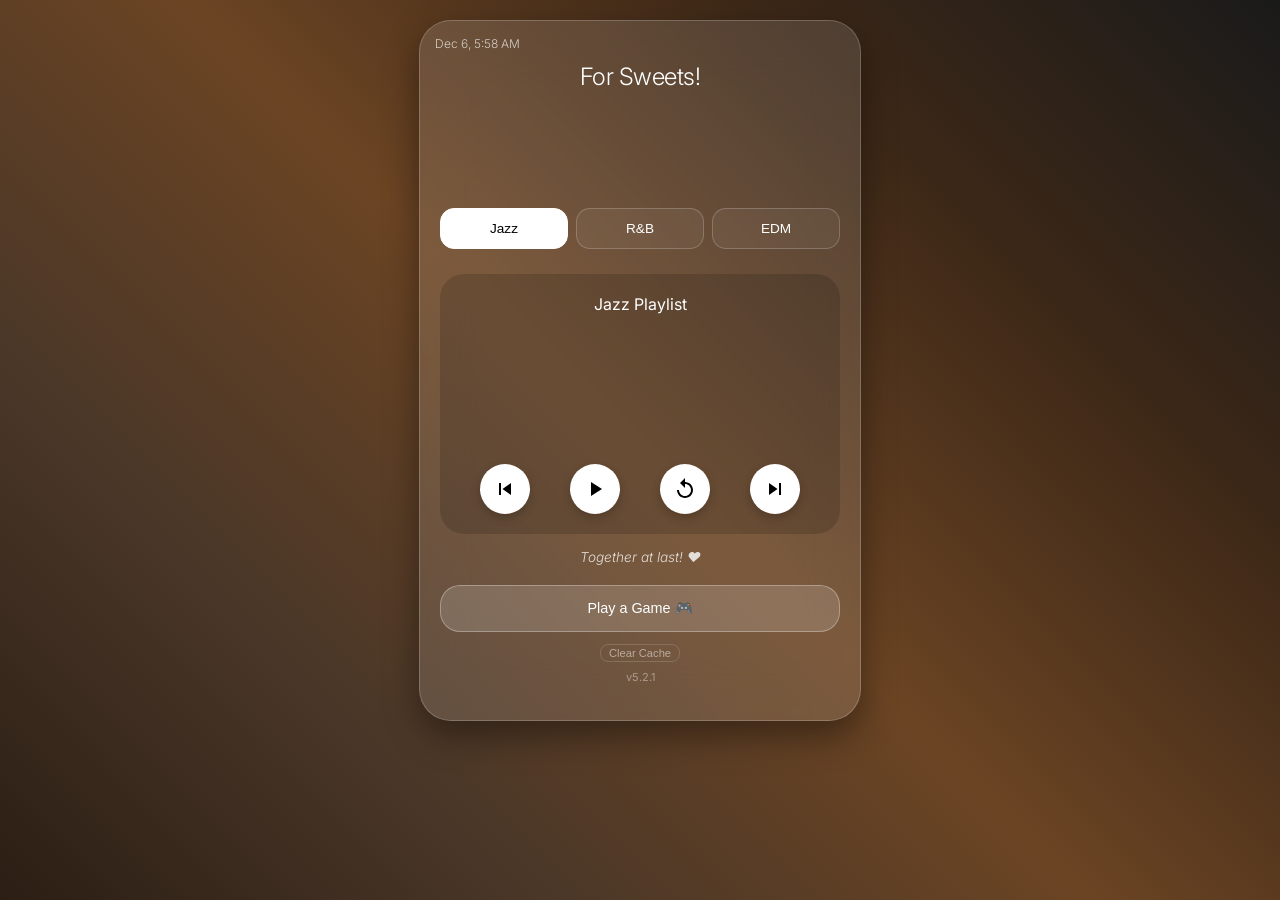
==== commit 2bdaca53: "Allow for loop around playlists" ====
--- a/index.html
+++ b/index.html
@@ -84,7 +84,7 @@
         <button class="game-button" onclick="openGame()">Play a Game 🎮</button>
 
         <button class="clear-cache-btn" onclick="clearCache()">Clear Cache</button>
-        <p class="version-number">v5.2.0</p>
+        <p class="version-number">v5.2.1</p>
     </div>
 
     <!-- ==============================================================
